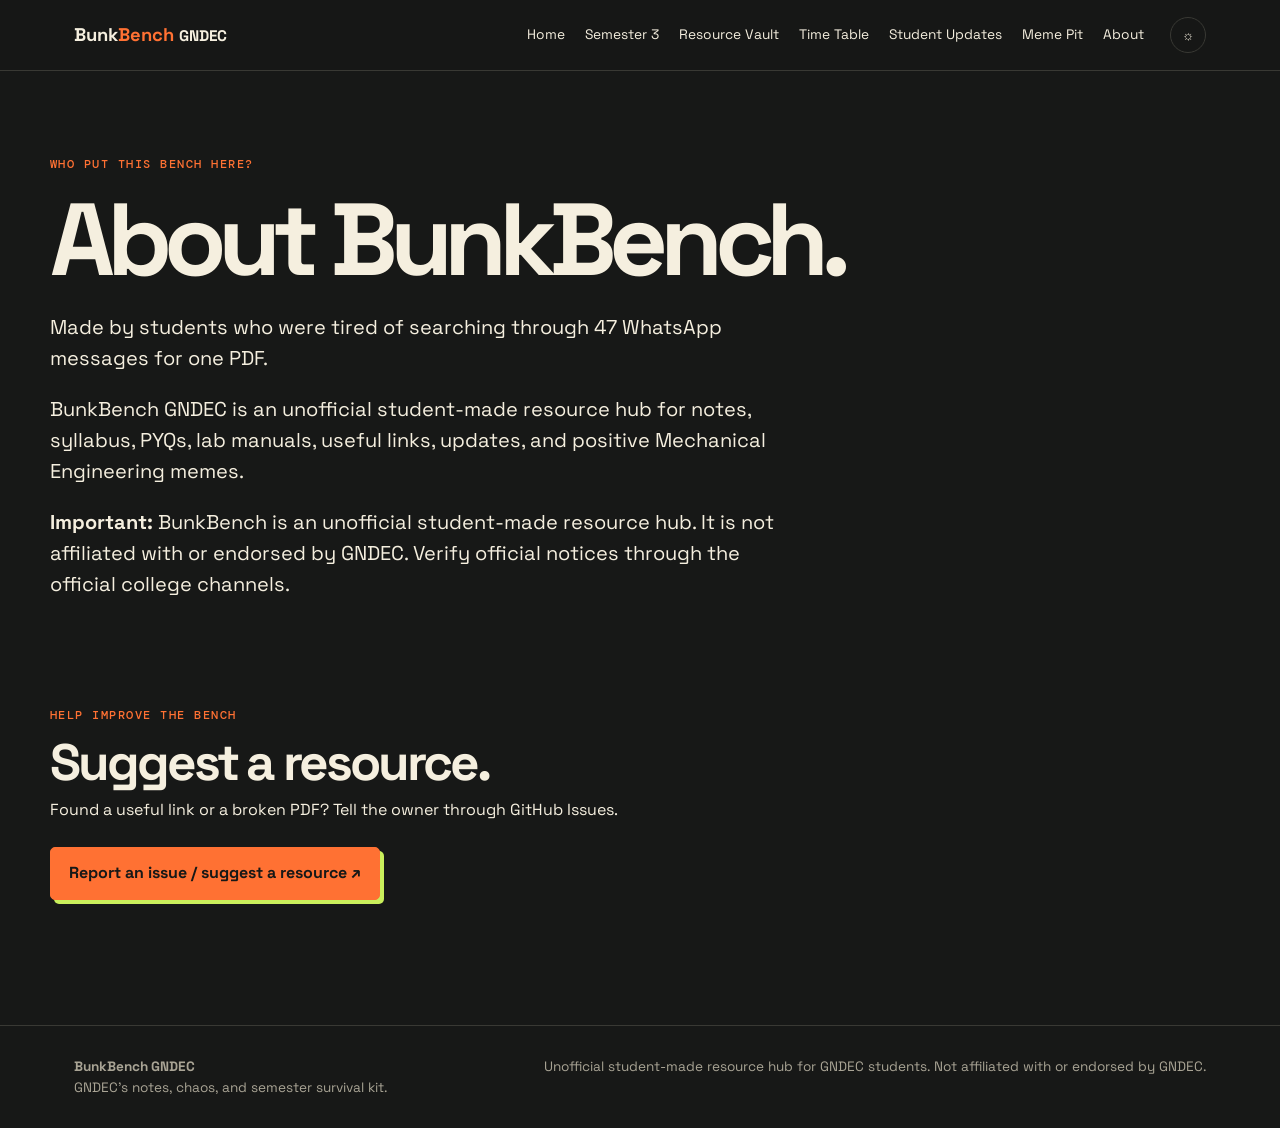
==== about.html @ 1fe9da61 "Build BunkBench GNDEC static website Co-authored-by: Copilot <223556219+Copilot@users.noreply.github" ====
<!doctype html><html lang="en"><head><meta charset="utf-8"><meta name="viewport" content="width=device-width,initial-scale=1"><title>About · BunkBench GNDEC</title><link rel="stylesheet" href="style.css"></head><body><header class="site-header"><div class="nav-wrap"><a class="brand" href="index.html">Bunk<span>Bench</span> <small>GNDEC</small></a><button class="menu-toggle" id="menu-toggle">☰</button><nav class="site-nav" id="site-nav"><a href="index.html">Home</a><a href="index.html#semester">Semester 3</a><a href="resources.html">Resource Vault</a><a href="timetable.html">Time Table</a><a href="updates.html">Student Updates</a><a href="memes.html">Meme Pit</a><a href="about.html">About</a></nav><button class="icon-button" id="theme-toggle">☼</button></div></header><main><div class="container page-head"><span class="eyebrow">Who put this bench here?</span><h1>About BunkBench.</h1><div class="about-copy"><p>Made by students who were tired of searching through 47 WhatsApp messages for one PDF.</p><p>BunkBench GNDEC is an unofficial student-made resource hub for notes, syllabus, PYQs, lab manuals, useful links, updates, and positive Mechanical Engineering memes.</p><p><strong>Important:</strong> BunkBench is an unofficial student-made resource hub. It is not affiliated with or endorsed by GNDEC. Verify official notices through the official college channels.</p></div><section id="links"><span class="eyebrow">Help improve the bench</span><h2>Suggest a resource.</h2><p>Found a useful link or a broken PDF? Tell the owner through GitHub Issues.</p><a class="button" data-issue-link href="#">Report an issue / suggest a resource ↗</a></section></div></main><footer class="footer"><div class="container footer-inner"><div><strong>BunkBench GNDEC</strong><br>GNDEC’s notes, chaos, and semester survival kit.</div><div>Unofficial student-made resource hub for GNDEC students. Not affiliated with or endorsed by GNDEC.</div></div></footer><script src="script.js"></script></body></html>
---- style.css ----
@import url('https://fonts.googleapis.com/css2?family=DM+Mono:wght@400;500&family=Space+Grotesk:wght@400;500;600;700&display=swap');
:root{--ink:#171817;--paper:#f5efdf;--cream:#fff9eb;--orange:#ff7133;--lime:#c9ef5b;--blue:#8dd9ff;--muted:#a9a495;--line:#393934;--shadow:8px 8px 0 var(--orange)}
*{box-sizing:border-box}html{scroll-behavior:smooth}body{margin:0;background:var(--ink);color:var(--paper);font-family:'Space Grotesk',sans-serif;line-height:1.55}body.light{--ink:#f5efdf;--paper:#171817;--cream:#fff9eb;--muted:#646158;--line:#d6cdbb}a{color:inherit;text-decoration:none}.site-header{position:sticky;top:0;z-index:10;background:color-mix(in srgb,var(--ink) 90%,transparent);backdrop-filter:blur(14px);border-bottom:1px solid var(--line)}.nav-wrap{max-width:1180px;margin:auto;padding:17px 24px;display:flex;align-items:center;gap:26px}.brand{font-weight:700;font-size:1.15rem;white-space:nowrap}.brand span{color:var(--orange)}.site-nav{display:flex;gap:20px;align-items:center;margin-left:auto;font-size:.86rem}.site-nav a:hover,.text-link:hover{color:var(--orange)}.nav-actions{display:flex;gap:8px}.icon-button,.menu-toggle{background:none;color:inherit;border:1px solid var(--line);border-radius:50%;width:36px;height:36px;cursor:pointer}.menu-toggle{display:none;border-radius:8px}.container{max-width:1180px;margin:auto;padding:0 24px}.hero{padding:110px 0 90px;position:relative;overflow:hidden}.hero:after{content:"∿  ⚙  ⌁";position:absolute;right:4%;top:80px;color:var(--lime);font:500 4rem 'DM Mono';transform:rotate(12deg);opacity:.7}.eyebrow{font:500 .72rem 'DM Mono';letter-spacing:.13em;text-transform:uppercase;color:var(--orange)}h1,h2,h3,p{margin-top:0}h1{font-size:clamp(3.8rem,11vw,9rem);line-height:.9;letter-spacing:-.08em;max-width:820px;margin:18px 0 26px}.hero h1 em{color:var(--orange);font-style:normal}.lede{max-width:610px;font-size:clamp(1.05rem,2vw,1.35rem);color:var(--muted)}.button{display:inline-flex;align-items:center;justify-content:center;gap:8px;background:var(--orange);color:var(--ink);padding:13px 18px;border:1px solid var(--orange);font-weight:700;border-radius:5px;box-shadow:4px 4px 0 var(--lime);margin:8px 8px 8px 0}.button:hover{transform:translate(2px,2px);box-shadow:2px 2px 0 var(--lime)}.button-ghost{background:transparent;color:var(--paper);border-color:var(--line);box-shadow:none}.button-dark{background:var(--ink);color:var(--paper);box-shadow:4px 4px 0 var(--lime)}.meter{margin-top:70px;max-width:410px;border:1px solid var(--line);padding:20px;background:var(--cream);color:var(--ink);transform:rotate(-1deg);box-shadow:var(--shadow)}.meter strong{font-size:1.8rem;display:block}.meter-bar{height:10px;background:#ddd5c5;margin-top:16px}.meter-bar span{display:block;width:12%;height:100%;background:var(--orange)}section{padding:82px 0}.section-heading{display:flex;justify-content:space-between;align-items:end;margin-bottom:26px}.section-heading h2,h2{font-size:clamp(2rem,4vw,3.8rem);line-height:1;letter-spacing:-.06em;margin:10px 0}.quick-grid,.subject-grid,.resource-grid,.updates-grid,.meme-grid,.detail-grid{display:grid;grid-template-columns:repeat(4,1fr);gap:14px}.quick-card,.subject-card,.resource-card,.update-card,.panel,.panic-box{border:1px solid var(--line);padding:22px;min-height:180px;background:color-mix(in srgb,var(--ink) 88%,var(--cream));position:relative}.quick-card:nth-child(2n){background:var(--orange);color:var(--ink);transform:translateY(12px)}.quick-card:nth-child(3n){background:var(--lime);color:var(--ink)}.quick-card h3{font-size:1.4rem;margin:38px 0 8px}.quick-card .card-mark{font:2rem 'DM Mono'}.subject-grid{grid-template-columns:repeat(2,1fr)}.subject-card{min-height:230px;background:var(--cream);color:var(--ink);box-shadow:6px 6px 0 var(--orange)}.subject-icon{font-size:2.5rem;color:var(--orange)}.subject-card h3{font-size:1.8rem;margin:12px 0 4px}.subject-card p{color:#625e54}.text-link{font-weight:700;color:var(--orange);display:inline-block;margin-top:10px}.panic{background:var(--orange);color:var(--ink);padding:50px 0}.panic h2{max-width:600px}.panic-checklist{display:none;grid-template-columns:repeat(3,1fr);gap:10px;margin-top:25px}.panic-checklist.show{display:grid}.check{padding:14px;background:var(--cream);border:1px solid var(--ink)}.resource-grid{grid-template-columns:repeat(3,1fr)}.resource-card{min-height:230px}.resource-card h3,.update-card h3{font-size:1.3rem;margin:18px 0 8px}.card-top{display:flex;gap:7px;flex-wrap:wrap}.badge{display:inline-block;padding:4px 8px;border:1px solid currentColor;border-radius:30px;font:500 .67rem 'DM Mono';text-transform:uppercase}.badge.official{color:var(--lime)}.meta{color:var(--muted);font: .73rem 'DM Mono';margin-top:15px}.filters{display:grid;grid-template-columns:2fr 1fr 1fr 1fr;gap:10px;margin:30px 0}.filters input,.filters select{padding:13px;background:transparent;color:inherit;border:1px solid var(--line);font:inherit;border-radius:4px}.filters option{color:#171817}.empty-state{grid-column:1/-1;padding:40px;border:1px dashed var(--line);text-align:center;color:var(--muted)}.meme-grid{grid-template-columns:repeat(4,1fr)}.meme-card{background:var(--cream);color:var(--ink);transform:rotate(-1deg)}.meme-card:nth-child(2n){transform:rotate(1.5deg)}.meme-art{height:180px;background:var(--blue);display:grid;place-items:center;text-align:center;font:700 2rem 'DM Mono';color:var(--ink)}.meme-copy{padding:16px}.meme-copy p{font-weight:700}.meme-copy small{color:#625e54}.footer{border-top:1px solid var(--line);padding:30px 0;color:var(--muted);font-size:.85rem}.footer-inner{display:flex;justify-content:space-between;gap:20px}.footer a{color:var(--orange)}.page-head{padding:80px 0 35px}.page-head h1{font-size:clamp(3rem,8vw,6.5rem)}.update-card{min-height:210px}.updates-grid{grid-template-columns:repeat(2,1fr)}.subject-hero{display:flex;gap:22px;align-items:center;margin:25px 0 60px}.subject-hero h1{font-size:clamp(3rem,8vw,7rem);margin:8px 0}.detail-grid{grid-template-columns:1fr 1fr;margin-bottom:50px}.panel,.panic-box{min-height:280px}.panic-box{background:var(--lime);color:var(--ink)}.unit-list{list-style:none;padding:0}.unit-list li{padding:10px 0;border-bottom:1px solid var(--line)}.unit-list li:before{content:"↗";color:var(--orange);margin-right:12px}.back-link{color:var(--orange);font-weight:700}.about-copy{max-width:760px;font-size:1.25rem}.admin{--orange:#79a7ff;--lime:#d8ff75}.admin .hero{padding-bottom:50px}.guide-grid{display:grid;grid-template-columns:repeat(2,1fr);gap:14px}.guide-card{border:1px solid var(--line);padding:24px}.code{background:#0d0e0d;color:#d8ff75;padding:14px;overflow:auto;font: .8rem 'DM Mono';white-space:pre-wrap}@media(max-width:800px){.site-nav{display:none;position:absolute;left:0;right:0;top:70px;background:var(--ink);padding:20px 24px;flex-direction:column;align-items:flex-start;border-bottom:1px solid var(--line)}.site-nav.open{display:flex}.menu-toggle{display:block}.nav-actions{margin-left:auto}.quick-grid,.resource-grid,.meme-grid{grid-template-columns:repeat(2,1fr)}.subject-grid,.detail-grid,.updates-grid,.guide-grid{grid-template-columns:1fr}.filters{grid-template-columns:1fr 1fr}.filters input{grid-column:1/-1}.footer-inner{display:block}.footer-inner>*{margin-bottom:15px}}@media(max-width:500px){.container{padding:0 17px}.nav-wrap{padding:14px 17px}.brand{font-size:1rem}.hero{padding:70px 0}.hero:after{font-size:2rem}.quick-grid,.resource-grid,.meme-grid,.filters{grid-template-columns:1fr}.quick-card:nth-child(2n){transform:none}.panic-checklist{grid-template-columns:1fr}.subject-hero{align-items:flex-start;flex-direction:column}}
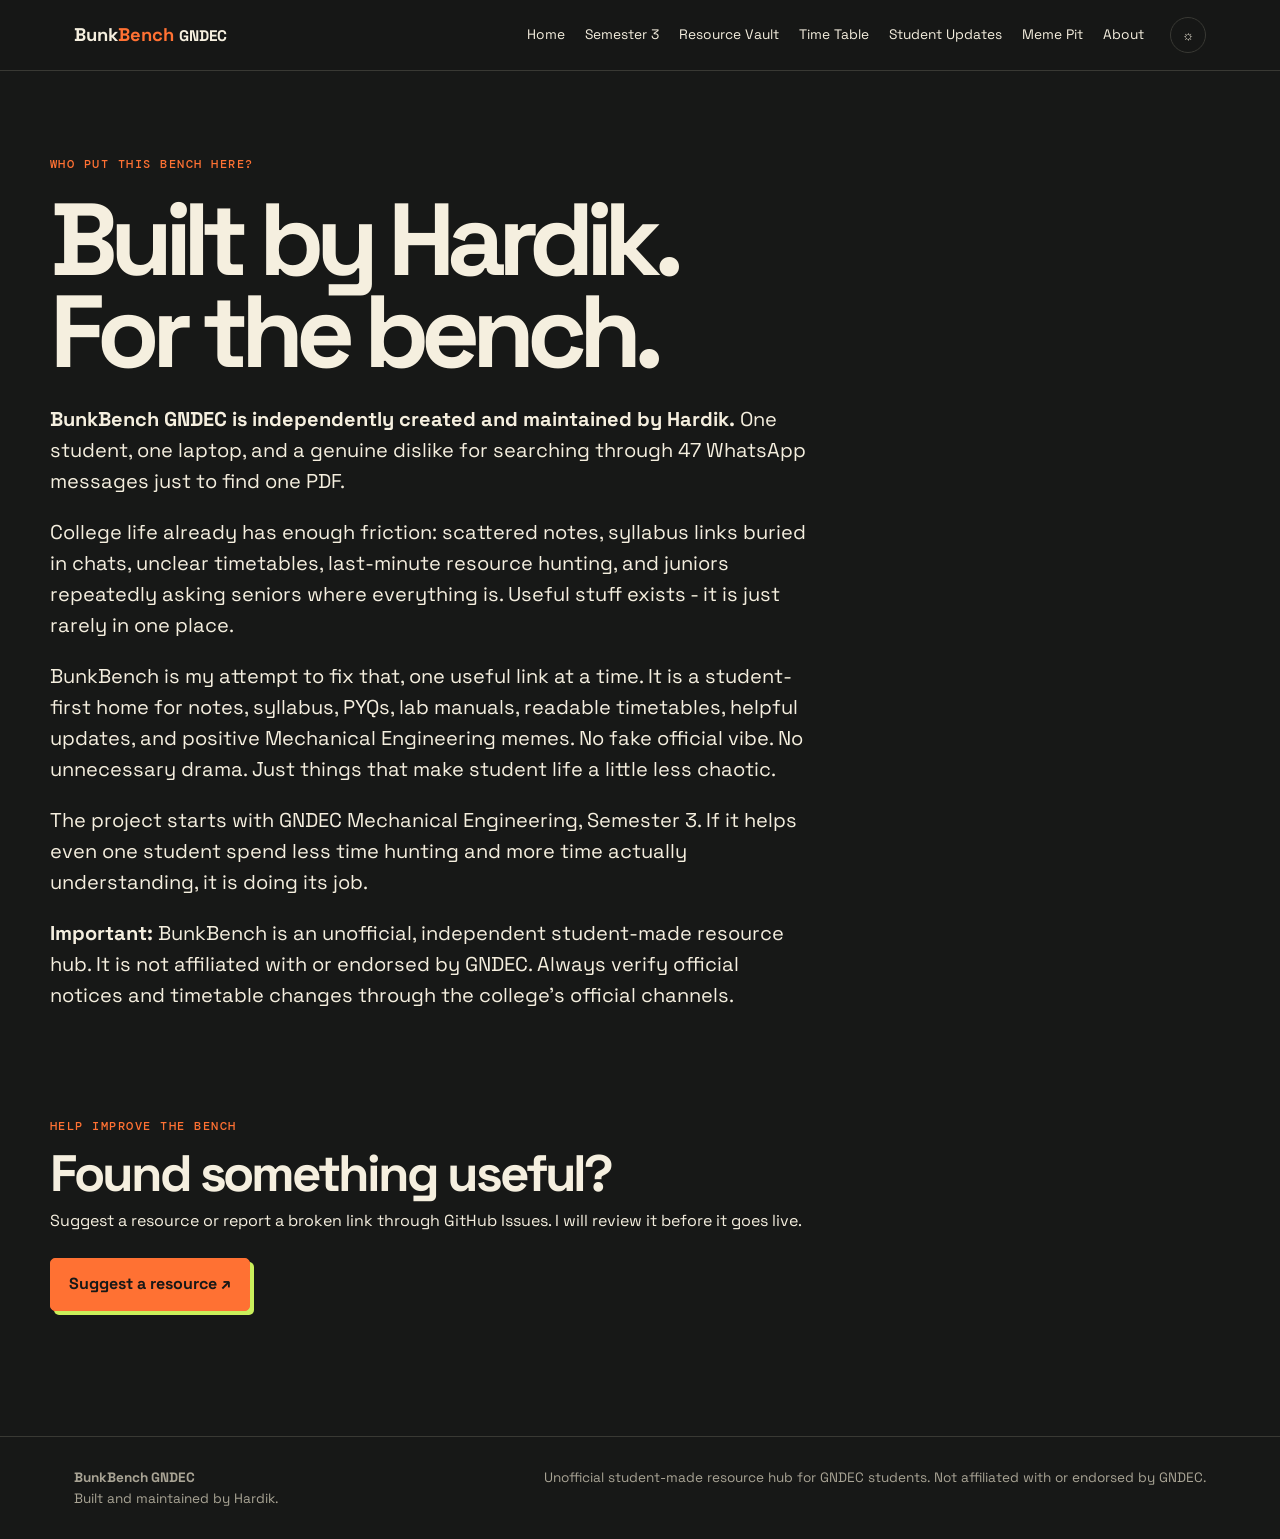
==== commit 64218aec: "Credit Hardik on the About page Updated the About section to reflect the creator's contributions and" ====
--- a/about.html
+++ b/about.html
@@ -1 +1 @@
-<!doctype html><html lang="en"><head><meta charset="utf-8"><meta name="viewport" content="width=device-width,initial-scale=1"><title>About · BunkBench GNDEC</title><link rel="stylesheet" href="style.css"></head><body><header class="site-header"><div class="nav-wrap"><a class="brand" href="index.html">Bunk<span>Bench</span> <small>GNDEC</small></a><button class="menu-toggle" id="menu-toggle">☰</button><nav class="site-nav" id="site-nav"><a href="index.html">Home</a><a href="index.html#semester">Semester 3</a><a href="resources.html">Resource Vault</a><a href="timetable.html">Time Table</a><a href="updates.html">Student Updates</a><a href="memes.html">Meme Pit</a><a href="about.html">About</a></nav><button class="icon-button" id="theme-toggle">☼</button></div></header><main><div class="container page-head"><span class="eyebrow">Who put this bench here?</span><h1>About BunkBench.</h1><div class="about-copy"><p>Made by students who were tired of searching through 47 WhatsApp messages for one PDF.</p><p>BunkBench GNDEC is an unofficial student-made resource hub for notes, syllabus, PYQs, lab manuals, useful links, updates, and positive Mechanical Engineering memes.</p><p><strong>Important:</strong> BunkBench is an unofficial student-made resource hub. It is not affiliated with or endorsed by GNDEC. Verify official notices through the official college channels.</p></div><section id="links"><span class="eyebrow">Help improve the bench</span><h2>Suggest a resource.</h2><p>Found a useful link or a broken PDF? Tell the owner through GitHub Issues.</p><a class="button" data-issue-link href="#">Report an issue / suggest a resource ↗</a></section></div></main><footer class="footer"><div class="container footer-inner"><div><strong>BunkBench GNDEC</strong><br>GNDEC’s notes, chaos, and semester survival kit.</div><div>Unofficial student-made resource hub for GNDEC students. Not affiliated with or endorsed by GNDEC.</div></div></footer><script src="script.js"></script></body></html>
+<!doctype html><html lang="en"><head><meta charset="utf-8"><meta name="viewport" content="width=device-width,initial-scale=1"><title>About · BunkBench GNDEC</title><link rel="stylesheet" href="style.css"></head><body><header class="site-header"><div class="nav-wrap"><a class="brand" href="index.html">Bunk<span>Bench</span> <small>GNDEC</small></a><button class="menu-toggle" id="menu-toggle">☰</button><nav class="site-nav" id="site-nav"><a href="index.html">Home</a><a href="index.html#semester">Semester 3</a><a href="resources.html">Resource Vault</a><a href="timetable.html">Time Table</a><a href="updates.html">Student Updates</a><a href="memes.html">Meme Pit</a><a href="about.html">About</a></nav><button class="icon-button" id="theme-toggle">☼</button></div></header><main><div class="container page-head"><span class="eyebrow">Who put this bench here?</span><h1>Built by Hardik.<br>For the bench.</h1><div class="about-copy"><p><strong>BunkBench GNDEC is independently created and maintained by Hardik.</strong> One student, one laptop, and a genuine dislike for searching through 47 WhatsApp messages just to find one PDF.</p><p>College life already has enough friction: scattered notes, syllabus links buried in chats, unclear timetables, last-minute resource hunting, and juniors repeatedly asking seniors where everything is. Useful stuff exists - it is just rarely in one place.</p><p>BunkBench is my attempt to fix that, one useful link at a time. It is a student-first home for notes, syllabus, PYQs, lab manuals, readable timetables, helpful updates, and positive Mechanical Engineering memes. No fake official vibe. No unnecessary drama. Just things that make student life a little less chaotic.</p><p>The project starts with GNDEC Mechanical Engineering, Semester 3. If it helps even one student spend less time hunting and more time actually understanding, it is doing its job.</p><p><strong>Important:</strong> BunkBench is an unofficial, independent student-made resource hub. It is not affiliated with or endorsed by GNDEC. Always verify official notices and timetable changes through the college's official channels.</p></div><section id="links"><span class="eyebrow">Help improve the bench</span><h2>Found something useful?</h2><p>Suggest a resource or report a broken link through GitHub Issues. I will review it before it goes live.</p><a class="button" data-issue-link href="#">Suggest a resource ↗</a></section></div></main><footer class="footer"><div class="container footer-inner"><div><strong>BunkBench GNDEC</strong><br>Built and maintained by Hardik.</div><div>Unofficial student-made resource hub for GNDEC students. Not affiliated with or endorsed by GNDEC.</div></div></footer><script src="script.js"></script></body></html>
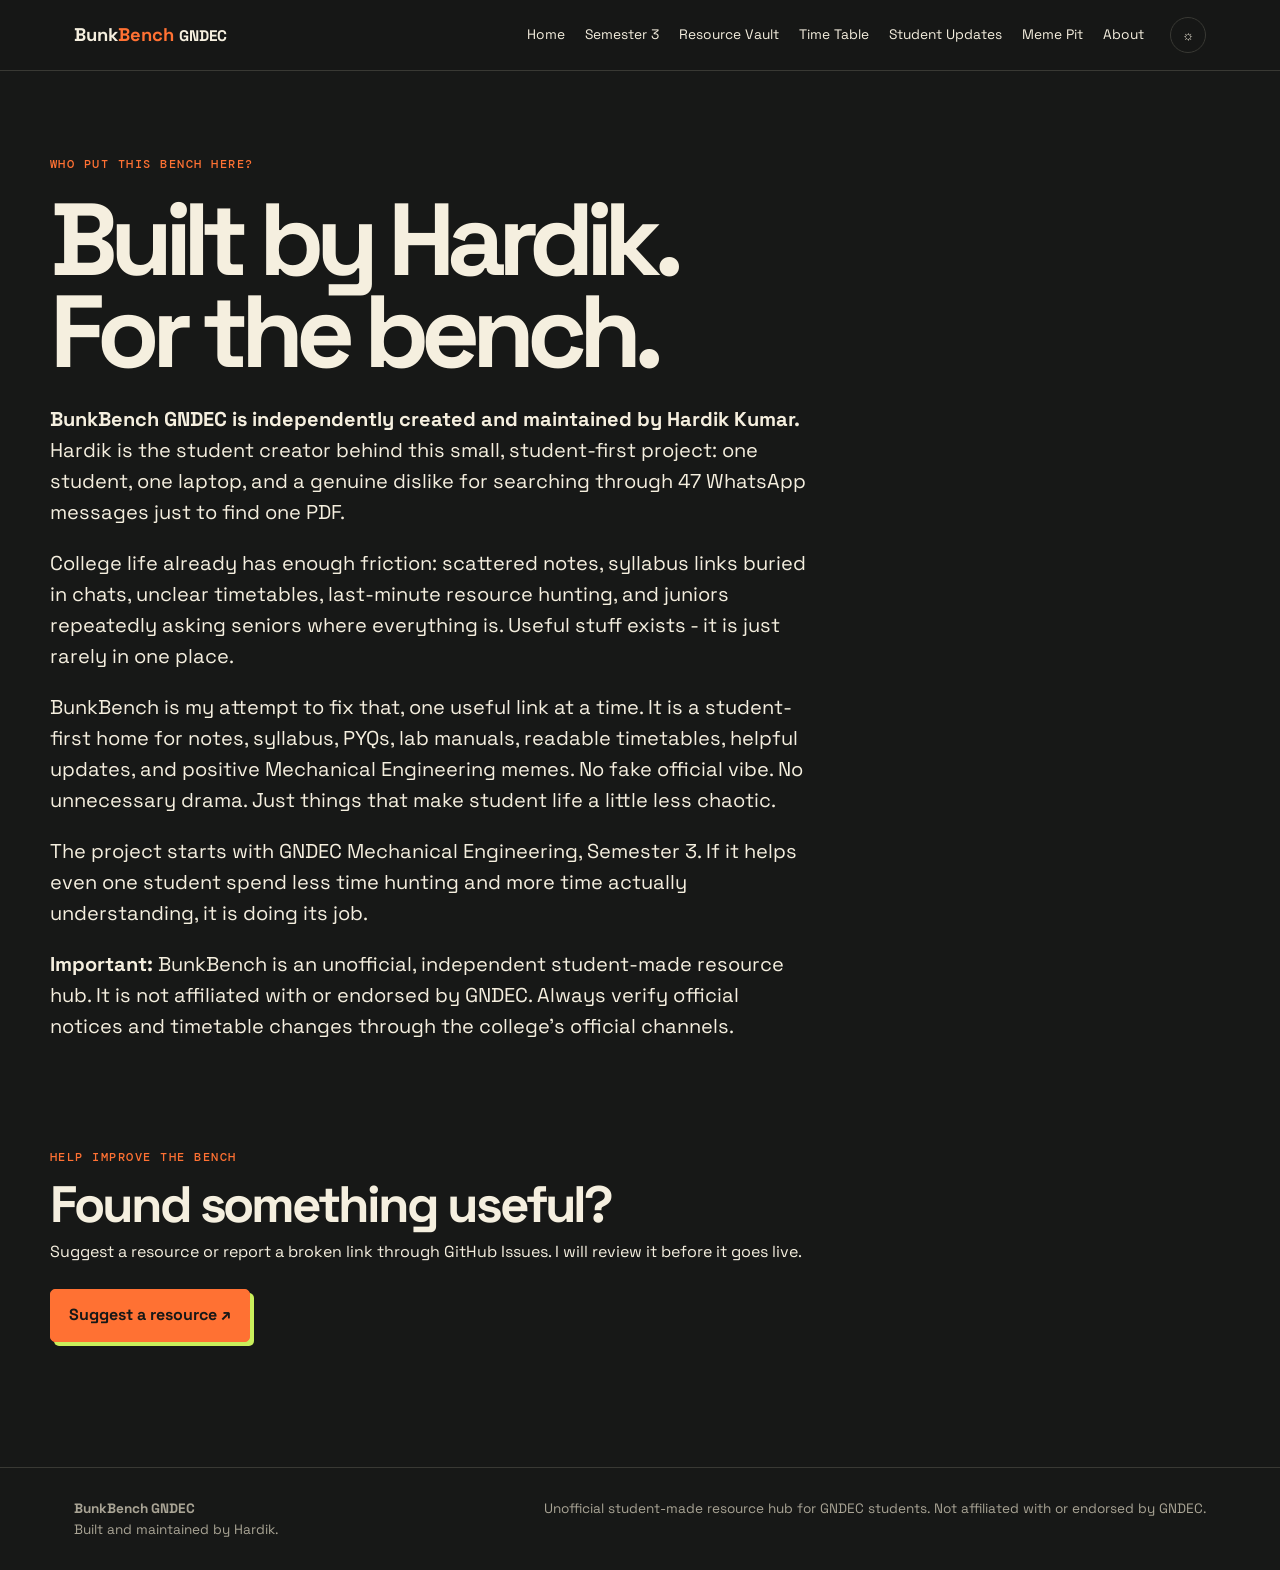
==== commit 76aee209: "Clarify BunkBench creator bio Co-authored-by: Copilot <223556219+Copilot@users.noreply.github.com>" ====
--- a/about.html
+++ b/about.html
@@ -1 +1 @@
-<!doctype html><html lang="en"><head><meta charset="utf-8"><meta name="viewport" content="width=device-width,initial-scale=1"><title>About · BunkBench GNDEC</title><link rel="stylesheet" href="style.css"></head><body><header class="site-header"><div class="nav-wrap"><a class="brand" href="index.html">Bunk<span>Bench</span> <small>GNDEC</small></a><button class="menu-toggle" id="menu-toggle">☰</button><nav class="site-nav" id="site-nav"><a href="index.html">Home</a><a href="index.html#semester">Semester 3</a><a href="resources.html">Resource Vault</a><a href="timetable.html">Time Table</a><a href="updates.html">Student Updates</a><a href="memes.html">Meme Pit</a><a href="about.html">About</a></nav><button class="icon-button" id="theme-toggle">☼</button></div></header><main><div class="container page-head"><span class="eyebrow">Who put this bench here?</span><h1>Built by Hardik.<br>For the bench.</h1><div class="about-copy"><p><strong>BunkBench GNDEC is independently created and maintained by Hardik.</strong> One student, one laptop, and a genuine dislike for searching through 47 WhatsApp messages just to find one PDF.</p><p>College life already has enough friction: scattered notes, syllabus links buried in chats, unclear timetables, last-minute resource hunting, and juniors repeatedly asking seniors where everything is. Useful stuff exists - it is just rarely in one place.</p><p>BunkBench is my attempt to fix that, one useful link at a time. It is a student-first home for notes, syllabus, PYQs, lab manuals, readable timetables, helpful updates, and positive Mechanical Engineering memes. No fake official vibe. No unnecessary drama. Just things that make student life a little less chaotic.</p><p>The project starts with GNDEC Mechanical Engineering, Semester 3. If it helps even one student spend less time hunting and more time actually understanding, it is doing its job.</p><p><strong>Important:</strong> BunkBench is an unofficial, independent student-made resource hub. It is not affiliated with or endorsed by GNDEC. Always verify official notices and timetable changes through the college's official channels.</p></div><section id="links"><span class="eyebrow">Help improve the bench</span><h2>Found something useful?</h2><p>Suggest a resource or report a broken link through GitHub Issues. I will review it before it goes live.</p><a class="button" data-issue-link href="#">Suggest a resource ↗</a></section></div></main><footer class="footer"><div class="container footer-inner"><div><strong>BunkBench GNDEC</strong><br>Built and maintained by Hardik.</div><div>Unofficial student-made resource hub for GNDEC students. Not affiliated with or endorsed by GNDEC.</div></div></footer><script src="script.js"></script></body></html>
+<!doctype html><html lang="en"><head><meta charset="utf-8"><meta name="viewport" content="width=device-width,initial-scale=1"><title>About · BunkBench GNDEC</title><link rel="stylesheet" href="style.css"></head><body><header class="site-header"><div class="nav-wrap"><a class="brand" href="index.html">Bunk<span>Bench</span> <small>GNDEC</small></a><button class="menu-toggle" id="menu-toggle">☰</button><nav class="site-nav" id="site-nav"><a href="index.html">Home</a><a href="index.html#semester">Semester 3</a><a href="resources.html">Resource Vault</a><a href="timetable.html">Time Table</a><a href="updates.html">Student Updates</a><a href="memes.html">Meme Pit</a><a href="about.html">About</a></nav><button class="icon-button" id="theme-toggle">☼</button></div></header><main><div class="container page-head"><span class="eyebrow">Who put this bench here?</span><h1>Built by Hardik.<br>For the bench.</h1><div class="about-copy"><p><strong>BunkBench GNDEC is independently created and maintained by Hardik Kumar.</strong> Hardik is the student creator behind this small, student-first project: one student, one laptop, and a genuine dislike for searching through 47 WhatsApp messages just to find one PDF.</p><p>College life already has enough friction: scattered notes, syllabus links buried in chats, unclear timetables, last-minute resource hunting, and juniors repeatedly asking seniors where everything is. Useful stuff exists - it is just rarely in one place.</p><p>BunkBench is my attempt to fix that, one useful link at a time. It is a student-first home for notes, syllabus, PYQs, lab manuals, readable timetables, helpful updates, and positive Mechanical Engineering memes. No fake official vibe. No unnecessary drama. Just things that make student life a little less chaotic.</p><p>The project starts with GNDEC Mechanical Engineering, Semester 3. If it helps even one student spend less time hunting and more time actually understanding, it is doing its job.</p><p><strong>Important:</strong> BunkBench is an unofficial, independent student-made resource hub. It is not affiliated with or endorsed by GNDEC. Always verify official notices and timetable changes through the college's official channels.</p></div><section id="links"><span class="eyebrow">Help improve the bench</span><h2>Found something useful?</h2><p>Suggest a resource or report a broken link through GitHub Issues. I will review it before it goes live.</p><a class="button" data-issue-link href="#">Suggest a resource ↗</a></section></div></main><footer class="footer"><div class="container footer-inner"><div><strong>BunkBench GNDEC</strong><br>Built and maintained by Hardik.</div><div>Unofficial student-made resource hub for GNDEC students. Not affiliated with or endorsed by GNDEC.</div></div></footer><script src="script.js"></script></body></html>
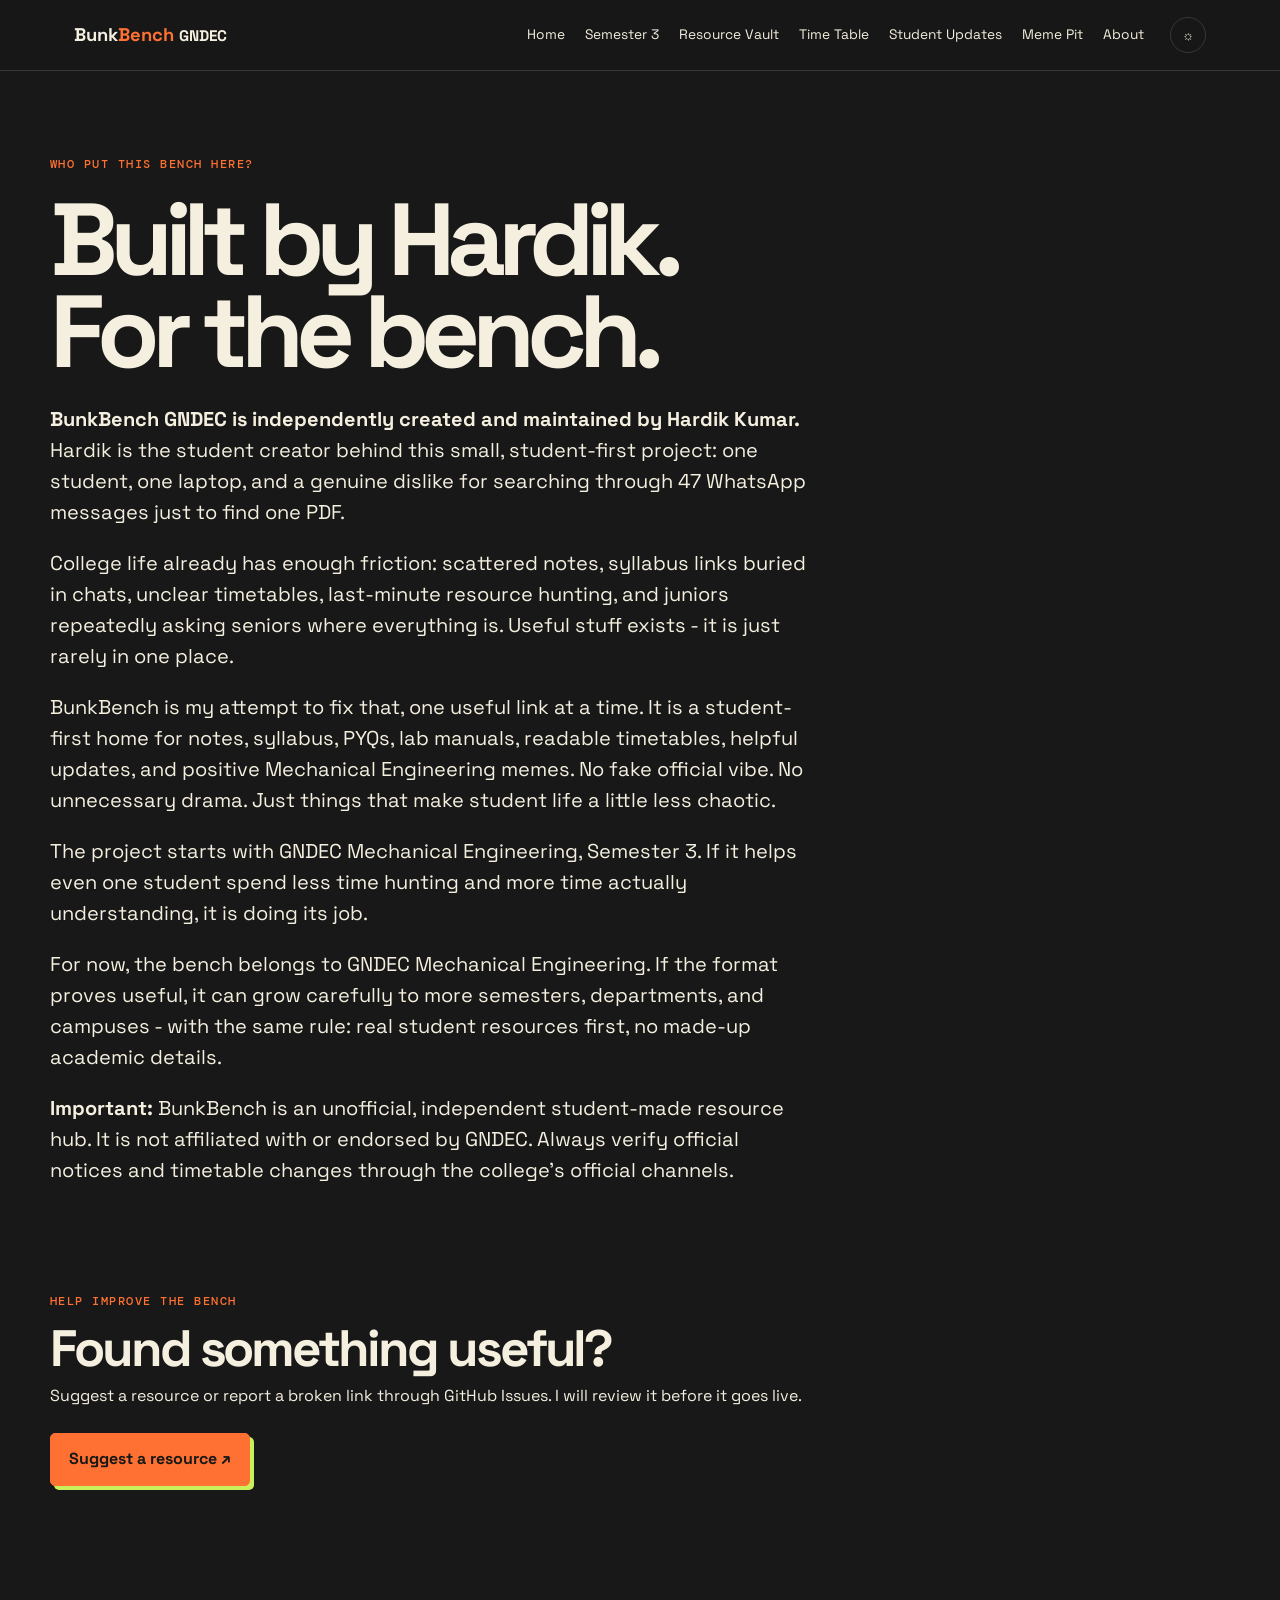
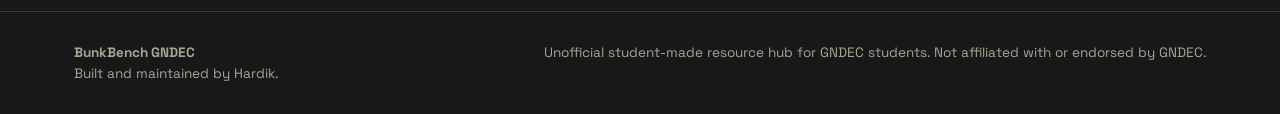
==== commit 69314d8a: "Use verified academic content only Co-authored-by: Copilot <223556219+Copilot@users.noreply.github.c" ====
--- a/about.html
+++ b/about.html
@@ -1 +1 @@
-<!doctype html><html lang="en"><head><meta charset="utf-8"><meta name="viewport" content="width=device-width,initial-scale=1"><title>About · BunkBench GNDEC</title><link rel="stylesheet" href="style.css"></head><body><header class="site-header"><div class="nav-wrap"><a class="brand" href="index.html">Bunk<span>Bench</span> <small>GNDEC</small></a><button class="menu-toggle" id="menu-toggle">☰</button><nav class="site-nav" id="site-nav"><a href="index.html">Home</a><a href="index.html#semester">Semester 3</a><a href="resources.html">Resource Vault</a><a href="timetable.html">Time Table</a><a href="updates.html">Student Updates</a><a href="memes.html">Meme Pit</a><a href="about.html">About</a></nav><button class="icon-button" id="theme-toggle">☼</button></div></header><main><div class="container page-head"><span class="eyebrow">Who put this bench here?</span><h1>Built by Hardik.<br>For the bench.</h1><div class="about-copy"><p><strong>BunkBench GNDEC is independently created and maintained by Hardik Kumar.</strong> Hardik is the student creator behind this small, student-first project: one student, one laptop, and a genuine dislike for searching through 47 WhatsApp messages just to find one PDF.</p><p>College life already has enough friction: scattered notes, syllabus links buried in chats, unclear timetables, last-minute resource hunting, and juniors repeatedly asking seniors where everything is. Useful stuff exists - it is just rarely in one place.</p><p>BunkBench is my attempt to fix that, one useful link at a time. It is a student-first home for notes, syllabus, PYQs, lab manuals, readable timetables, helpful updates, and positive Mechanical Engineering memes. No fake official vibe. No unnecessary drama. Just things that make student life a little less chaotic.</p><p>The project starts with GNDEC Mechanical Engineering, Semester 3. If it helps even one student spend less time hunting and more time actually understanding, it is doing its job.</p><p><strong>Important:</strong> BunkBench is an unofficial, independent student-made resource hub. It is not affiliated with or endorsed by GNDEC. Always verify official notices and timetable changes through the college's official channels.</p></div><section id="links"><span class="eyebrow">Help improve the bench</span><h2>Found something useful?</h2><p>Suggest a resource or report a broken link through GitHub Issues. I will review it before it goes live.</p><a class="button" data-issue-link href="#">Suggest a resource ↗</a></section></div></main><footer class="footer"><div class="container footer-inner"><div><strong>BunkBench GNDEC</strong><br>Built and maintained by Hardik.</div><div>Unofficial student-made resource hub for GNDEC students. Not affiliated with or endorsed by GNDEC.</div></div></footer><script src="script.js"></script></body></html>
+<!doctype html><html lang="en"><head><meta charset="utf-8"><meta name="viewport" content="width=device-width,initial-scale=1"><title>About · BunkBench GNDEC</title><link rel="stylesheet" href="style.css"></head><body><header class="site-header"><div class="nav-wrap"><a class="brand" href="index.html">Bunk<span>Bench</span> <small>GNDEC</small></a><button class="menu-toggle" id="menu-toggle">☰</button><nav class="site-nav" id="site-nav"><a href="index.html">Home</a><a href="index.html#semester">Semester 3</a><a href="resources.html">Resource Vault</a><a href="timetable.html">Time Table</a><a href="updates.html">Student Updates</a><a href="memes.html">Meme Pit</a><a href="about.html">About</a></nav><button class="icon-button" id="theme-toggle">☼</button></div></header><main><div class="container page-head"><span class="eyebrow">Who put this bench here?</span><h1>Built by Hardik.<br>For the bench.</h1><div class="about-copy"><p><strong>BunkBench GNDEC is independently created and maintained by Hardik Kumar.</strong> Hardik is the student creator behind this small, student-first project: one student, one laptop, and a genuine dislike for searching through 47 WhatsApp messages just to find one PDF.</p><p>College life already has enough friction: scattered notes, syllabus links buried in chats, unclear timetables, last-minute resource hunting, and juniors repeatedly asking seniors where everything is. Useful stuff exists - it is just rarely in one place.</p><p>BunkBench is my attempt to fix that, one useful link at a time. It is a student-first home for notes, syllabus, PYQs, lab manuals, readable timetables, helpful updates, and positive Mechanical Engineering memes. No fake official vibe. No unnecessary drama. Just things that make student life a little less chaotic.</p><p>The project starts with GNDEC Mechanical Engineering, Semester 3. If it helps even one student spend less time hunting and more time actually understanding, it is doing its job.</p><p>For now, the bench belongs to GNDEC Mechanical Engineering. If the format proves useful, it can grow carefully to more semesters, departments, and campuses - with the same rule: real student resources first, no made-up academic details.</p><p><strong>Important:</strong> BunkBench is an unofficial, independent student-made resource hub. It is not affiliated with or endorsed by GNDEC. Always verify official notices and timetable changes through the college's official channels.</p></div><section id="links"><span class="eyebrow">Help improve the bench</span><h2>Found something useful?</h2><p>Suggest a resource or report a broken link through GitHub Issues. I will review it before it goes live.</p><a class="button" data-issue-link href="#">Suggest a resource ↗</a></section></div></main><footer class="footer"><div class="container footer-inner"><div><strong>BunkBench GNDEC</strong><br>Built and maintained by Hardik.</div><div>Unofficial student-made resource hub for GNDEC students. Not affiliated with or endorsed by GNDEC.</div></div></footer><script src="script.js"></script></body></html>
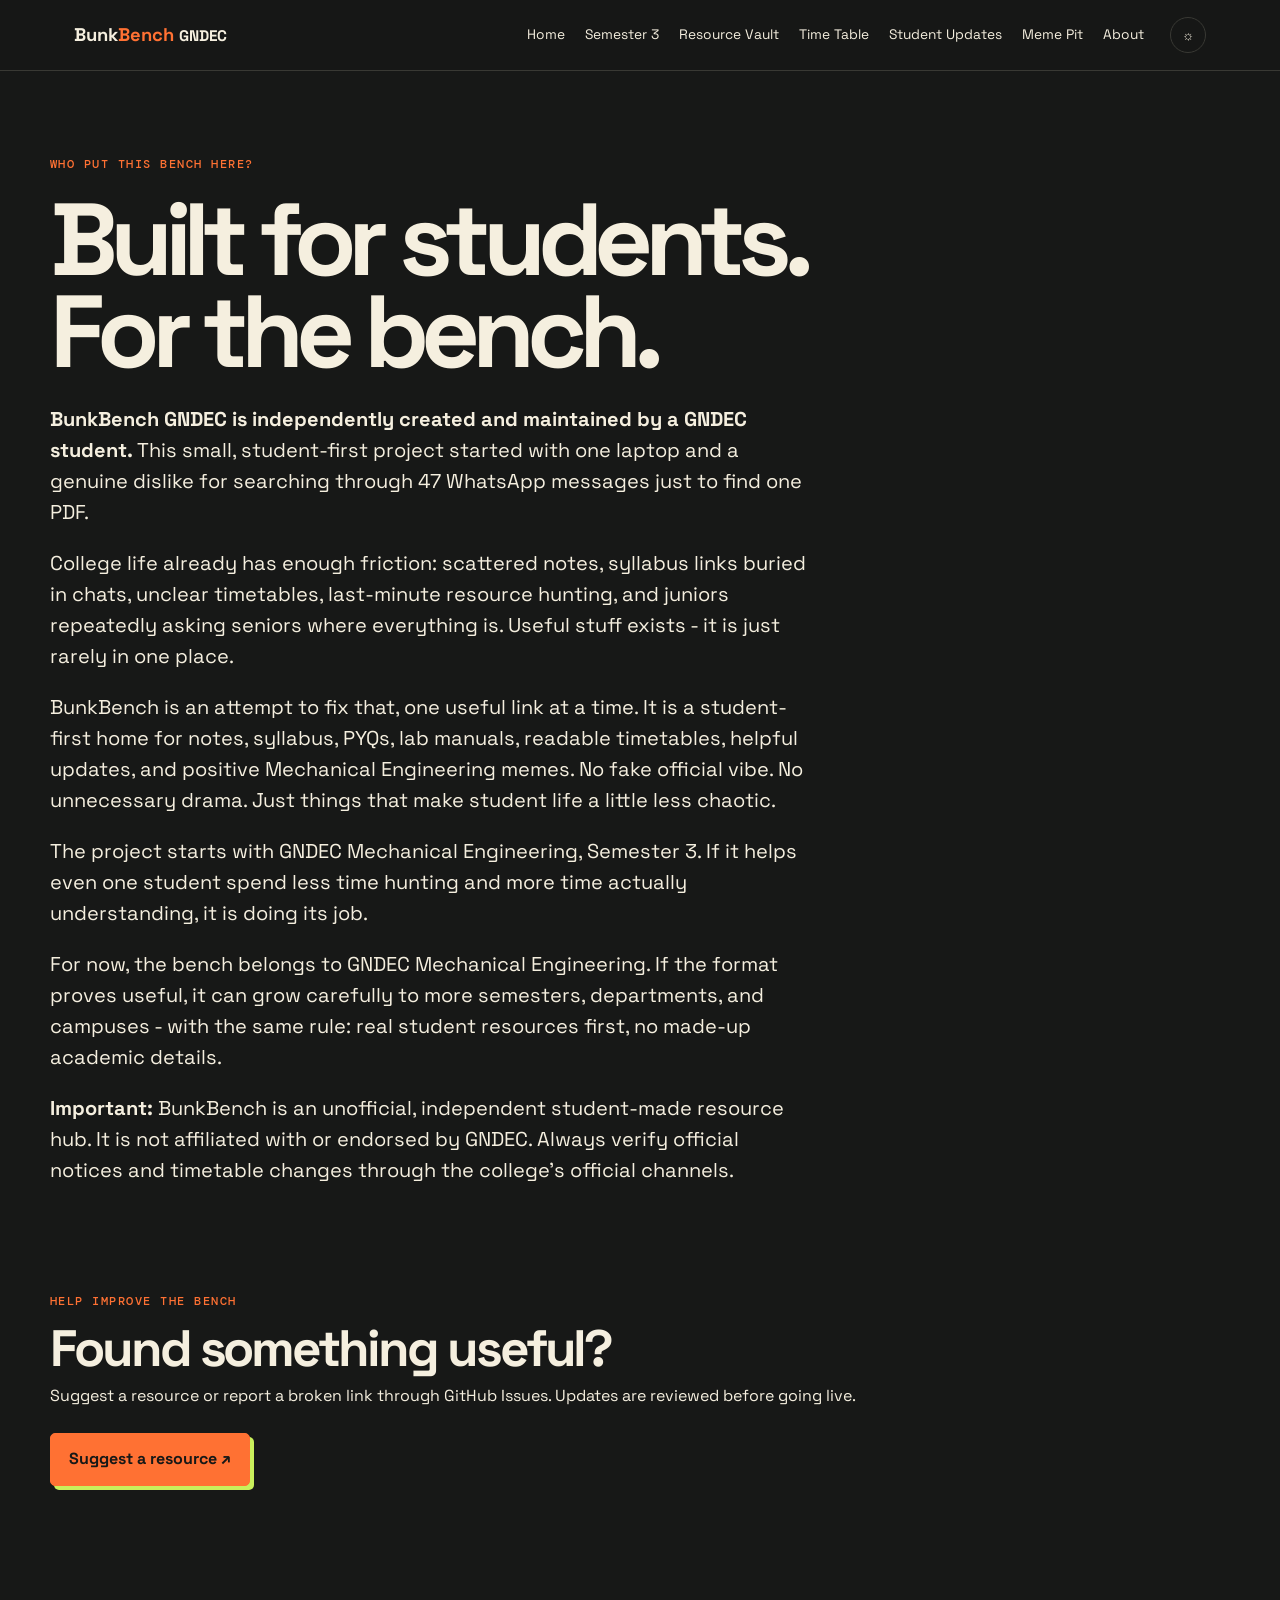
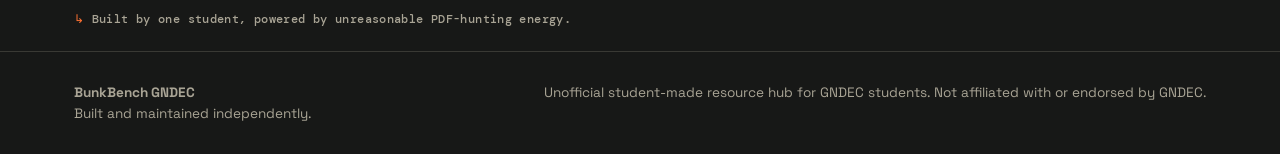
==== commit 41534959: "Anonymize About page identity details Co-authored-by: hardikcollabs <232044025+hardikcollabs@users.n" ====
--- a/about.html
+++ b/about.html
@@ -1 +1 @@
-<!doctype html><html lang="en"><head><meta charset="utf-8"><meta name="viewport" content="width=device-width,initial-scale=1"><title>About · BunkBench GNDEC</title><link rel="stylesheet" href="style.css"></head><body><header class="site-header"><div class="nav-wrap"><a class="brand" href="index.html">Bunk<span>Bench</span> <small>GNDEC</small></a><button class="menu-toggle" id="menu-toggle">☰</button><nav class="site-nav" id="site-nav"><a href="index.html">Home</a><a href="index.html#semester">Semester 3</a><a href="resources.html">Resource Vault</a><a href="timetable.html">Time Table</a><a href="updates.html">Student Updates</a><a href="memes.html">Meme Pit</a><a href="about.html">About</a></nav><button class="icon-button" id="theme-toggle">☼</button></div></header><main><div class="container page-head"><span class="eyebrow">Who put this bench here?</span><h1>Built by Hardik.<br>For the bench.</h1><div class="about-copy"><p><strong>BunkBench GNDEC is independently created and maintained by Hardik Kumar.</strong> Hardik is the student creator behind this small, student-first project: one student, one laptop, and a genuine dislike for searching through 47 WhatsApp messages just to find one PDF.</p><p>College life already has enough friction: scattered notes, syllabus links buried in chats, unclear timetables, last-minute resource hunting, and juniors repeatedly asking seniors where everything is. Useful stuff exists - it is just rarely in one place.</p><p>BunkBench is my attempt to fix that, one useful link at a time. It is a student-first home for notes, syllabus, PYQs, lab manuals, readable timetables, helpful updates, and positive Mechanical Engineering memes. No fake official vibe. No unnecessary drama. Just things that make student life a little less chaotic.</p><p>The project starts with GNDEC Mechanical Engineering, Semester 3. If it helps even one student spend less time hunting and more time actually understanding, it is doing its job.</p><p>For now, the bench belongs to GNDEC Mechanical Engineering. If the format proves useful, it can grow carefully to more semesters, departments, and campuses - with the same rule: real student resources first, no made-up academic details.</p><p><strong>Important:</strong> BunkBench is an unofficial, independent student-made resource hub. It is not affiliated with or endorsed by GNDEC. Always verify official notices and timetable changes through the college's official channels.</p></div><section id="links"><span class="eyebrow">Help improve the bench</span><h2>Found something useful?</h2><p>Suggest a resource or report a broken link through GitHub Issues. I will review it before it goes live.</p><a class="button" data-issue-link href="#">Suggest a resource ↗</a></section></div></main><footer class="footer"><div class="container footer-inner"><div><strong>BunkBench GNDEC</strong><br>Built and maintained by Hardik.</div><div>Unofficial student-made resource hub for GNDEC students. Not affiliated with or endorsed by GNDEC.</div></div></footer><script src="script.js"></script></body></html>
+<!doctype html><html lang="en"><head><meta charset="utf-8"><meta name="viewport" content="width=device-width,initial-scale=1"><title>About · BunkBench GNDEC</title><link rel="stylesheet" href="style.css"></head><body><header class="site-header"><div class="nav-wrap"><a class="brand" href="index.html">Bunk<span>Bench</span> <small>GNDEC</small></a><button class="menu-toggle" id="menu-toggle">☰</button><nav class="site-nav" id="site-nav"><a href="index.html">Home</a><a href="index.html#semester">Semester 3</a><a href="resources.html">Resource Vault</a><a href="timetable.html">Time Table</a><a href="updates.html">Student Updates</a><a href="memes.html">Meme Pit</a><a href="about.html">About</a></nav><button class="icon-button" id="theme-toggle">☼</button></div></header><main><div class="container page-head"><span class="eyebrow">Who put this bench here?</span><h1>Built for students.<br>For the bench.</h1><div class="about-copy"><p><strong>BunkBench GNDEC is independently created and maintained by a GNDEC student.</strong> This small, student-first project started with one laptop and a genuine dislike for searching through 47 WhatsApp messages just to find one PDF.</p><p>College life already has enough friction: scattered notes, syllabus links buried in chats, unclear timetables, last-minute resource hunting, and juniors repeatedly asking seniors where everything is. Useful stuff exists - it is just rarely in one place.</p><p>BunkBench is an attempt to fix that, one useful link at a time. It is a student-first home for notes, syllabus, PYQs, lab manuals, readable timetables, helpful updates, and positive Mechanical Engineering memes. No fake official vibe. No unnecessary drama. Just things that make student life a little less chaotic.</p><p>The project starts with GNDEC Mechanical Engineering, Semester 3. If it helps even one student spend less time hunting and more time actually understanding, it is doing its job.</p><p>For now, the bench belongs to GNDEC Mechanical Engineering. If the format proves useful, it can grow carefully to more semesters, departments, and campuses - with the same rule: real student resources first, no made-up academic details.</p><p><strong>Important:</strong> BunkBench is an unofficial, independent student-made resource hub. It is not affiliated with or endorsed by GNDEC. Always verify official notices and timetable changes through the college's official channels.</p></div><section id="links"><span class="eyebrow">Help improve the bench</span><h2>Found something useful?</h2><p>Suggest a resource or report a broken link through GitHub Issues. Updates are reviewed before going live.</p><a class="button" data-issue-link href="#">Suggest a resource ↗</a></section></div></main><footer class="footer"><div class="container footer-inner"><div><strong>BunkBench GNDEC</strong><br>Built and maintained independently.</div><div>Unofficial student-made resource hub for GNDEC students. Not affiliated with or endorsed by GNDEC.</div></div></footer><script src="script.js"></script></body></html>
--- a/style.css
+++ b/style.css
@@ -1,3 +1,6 @@
 @import url('https://fonts.googleapis.com/css2?family=DM+Mono:wght@400;500&family=Space+Grotesk:wght@400;500;600;700&display=swap');
 :root{--ink:#171817;--paper:#f5efdf;--cream:#fff9eb;--orange:#ff7133;--lime:#c9ef5b;--blue:#8dd9ff;--muted:#a9a495;--line:#393934;--shadow:8px 8px 0 var(--orange)}
-*{box-sizing:border-box}html{scroll-behavior:smooth}body{margin:0;background:var(--ink);color:var(--paper);font-family:'Space Grotesk',sans-serif;line-height:1.55}body.light{--ink:#f5efdf;--paper:#171817;--cream:#fff9eb;--muted:#646158;--line:#d6cdbb}a{color:inherit;text-decoration:none}.site-header{position:sticky;top:0;z-index:10;background:color-mix(in srgb,var(--ink) 90%,transparent);backdrop-filter:blur(14px);border-bottom:1px solid var(--line)}.nav-wrap{max-width:1180px;margin:auto;padding:17px 24px;display:flex;align-items:center;gap:26px}.brand{font-weight:700;font-size:1.15rem;white-space:nowrap}.brand span{color:var(--orange)}.site-nav{display:flex;gap:20px;align-items:center;margin-left:auto;font-size:.86rem}.site-nav a:hover,.text-link:hover{color:var(--orange)}.nav-actions{display:flex;gap:8px}.icon-button,.menu-toggle{background:none;color:inherit;border:1px solid var(--line);border-radius:50%;width:36px;height:36px;cursor:pointer}.menu-toggle{display:none;border-radius:8px}.container{max-width:1180px;margin:auto;padding:0 24px}.hero{padding:110px 0 90px;position:relative;overflow:hidden}.hero:after{content:"∿  ⚙  ⌁";position:absolute;right:4%;top:80px;color:var(--lime);font:500 4rem 'DM Mono';transform:rotate(12deg);opacity:.7}.eyebrow{font:500 .72rem 'DM Mono';letter-spacing:.13em;text-transform:uppercase;color:var(--orange)}h1,h2,h3,p{margin-top:0}h1{font-size:clamp(3.8rem,11vw,9rem);line-height:.9;letter-spacing:-.08em;max-width:820px;margin:18px 0 26px}.hero h1 em{color:var(--orange);font-style:normal}.lede{max-width:610px;font-size:clamp(1.05rem,2vw,1.35rem);color:var(--muted)}.button{display:inline-flex;align-items:center;justify-content:center;gap:8px;background:var(--orange);color:var(--ink);padding:13px 18px;border:1px solid var(--orange);font-weight:700;border-radius:5px;box-shadow:4px 4px 0 var(--lime);margin:8px 8px 8px 0}.button:hover{transform:translate(2px,2px);box-shadow:2px 2px 0 var(--lime)}.button-ghost{background:transparent;color:var(--paper);border-color:var(--line);box-shadow:none}.button-dark{background:var(--ink);color:var(--paper);box-shadow:4px 4px 0 var(--lime)}.meter{margin-top:70px;max-width:410px;border:1px solid var(--line);padding:20px;background:var(--cream);color:var(--ink);transform:rotate(-1deg);box-shadow:var(--shadow)}.meter strong{font-size:1.8rem;display:block}.meter-bar{height:10px;background:#ddd5c5;margin-top:16px}.meter-bar span{display:block;width:12%;height:100%;background:var(--orange)}section{padding:82px 0}.section-heading{display:flex;justify-content:space-between;align-items:end;margin-bottom:26px}.section-heading h2,h2{font-size:clamp(2rem,4vw,3.8rem);line-height:1;letter-spacing:-.06em;margin:10px 0}.quick-grid,.subject-grid,.resource-grid,.updates-grid,.meme-grid,.detail-grid{display:grid;grid-template-columns:repeat(4,1fr);gap:14px}.quick-card,.subject-card,.resource-card,.update-card,.panel,.panic-box{border:1px solid var(--line);padding:22px;min-height:180px;background:color-mix(in srgb,var(--ink) 88%,var(--cream));position:relative}.quick-card:nth-child(2n){background:var(--orange);color:var(--ink);transform:translateY(12px)}.quick-card:nth-child(3n){background:var(--lime);color:var(--ink)}.quick-card h3{font-size:1.4rem;margin:38px 0 8px}.quick-card .card-mark{font:2rem 'DM Mono'}.subject-grid{grid-template-columns:repeat(2,1fr)}.subject-card{min-height:230px;background:var(--cream);color:var(--ink);box-shadow:6px 6px 0 var(--orange)}.subject-icon{font-size:2.5rem;color:var(--orange)}.subject-card h3{font-size:1.8rem;margin:12px 0 4px}.subject-card p{color:#625e54}.text-link{font-weight:700;color:var(--orange);display:inline-block;margin-top:10px}.panic{background:var(--orange);color:var(--ink);padding:50px 0}.panic h2{max-width:600px}.panic-checklist{display:none;grid-template-columns:repeat(3,1fr);gap:10px;margin-top:25px}.panic-checklist.show{display:grid}.check{padding:14px;background:var(--cream);border:1px solid var(--ink)}.resource-grid{grid-template-columns:repeat(3,1fr)}.resource-card{min-height:230px}.resource-card h3,.update-card h3{font-size:1.3rem;margin:18px 0 8px}.card-top{display:flex;gap:7px;flex-wrap:wrap}.badge{display:inline-block;padding:4px 8px;border:1px solid currentColor;border-radius:30px;font:500 .67rem 'DM Mono';text-transform:uppercase}.badge.official{color:var(--lime)}.meta{color:var(--muted);font: .73rem 'DM Mono';margin-top:15px}.filters{display:grid;grid-template-columns:2fr 1fr 1fr 1fr;gap:10px;margin:30px 0}.filters input,.filters select{padding:13px;background:transparent;color:inherit;border:1px solid var(--line);font:inherit;border-radius:4px}.filters option{color:#171817}.empty-state{grid-column:1/-1;padding:40px;border:1px dashed var(--line);text-align:center;color:var(--muted)}.meme-grid{grid-template-columns:repeat(4,1fr)}.meme-card{background:var(--cream);color:var(--ink);transform:rotate(-1deg)}.meme-card:nth-child(2n){transform:rotate(1.5deg)}.meme-art{height:180px;background:var(--blue);display:grid;place-items:center;text-align:center;font:700 2rem 'DM Mono';color:var(--ink)}.meme-copy{padding:16px}.meme-copy p{font-weight:700}.meme-copy small{color:#625e54}.footer{border-top:1px solid var(--line);padding:30px 0;color:var(--muted);font-size:.85rem}.footer-inner{display:flex;justify-content:space-between;gap:20px}.footer a{color:var(--orange)}.page-head{padding:80px 0 35px}.page-head h1{font-size:clamp(3rem,8vw,6.5rem)}.update-card{min-height:210px}.updates-grid{grid-template-columns:repeat(2,1fr)}.subject-hero{display:flex;gap:22px;align-items:center;margin:25px 0 60px}.subject-hero h1{font-size:clamp(3rem,8vw,7rem);margin:8px 0}.detail-grid{grid-template-columns:1fr 1fr;margin-bottom:50px}.panel,.panic-box{min-height:280px}.panic-box{background:var(--lime);color:var(--ink)}.unit-list{list-style:none;padding:0}.unit-list li{padding:10px 0;border-bottom:1px solid var(--line)}.unit-list li:before{content:"↗";color:var(--orange);margin-right:12px}.back-link{color:var(--orange);font-weight:700}.about-copy{max-width:760px;font-size:1.25rem}.admin{--orange:#79a7ff;--lime:#d8ff75}.admin .hero{padding-bottom:50px}.guide-grid{display:grid;grid-template-columns:repeat(2,1fr);gap:14px}.guide-card{border:1px solid var(--line);padding:24px}.code{background:#0d0e0d;color:#d8ff75;padding:14px;overflow:auto;font: .8rem 'DM Mono';white-space:pre-wrap}@media(max-width:800px){.site-nav{display:none;position:absolute;left:0;right:0;top:70px;background:var(--ink);padding:20px 24px;flex-direction:column;align-items:flex-start;border-bottom:1px solid var(--line)}.site-nav.open{display:flex}.menu-toggle{display:block}.nav-actions{margin-left:auto}.quick-grid,.resource-grid,.meme-grid{grid-template-columns:repeat(2,1fr)}.subject-grid,.detail-grid,.updates-grid,.guide-grid{grid-template-columns:1fr}.filters{grid-template-columns:1fr 1fr}.filters input{grid-column:1/-1}.footer-inner{display:block}.footer-inner>*{margin-bottom:15px}}@media(max-width:500px){.container{padding:0 17px}.nav-wrap{padding:14px 17px}.brand{font-size:1rem}.hero{padding:70px 0}.hero:after{font-size:2rem}.quick-grid,.resource-grid,.meme-grid,.filters{grid-template-columns:1fr}.quick-card:nth-child(2n){transform:none}.panic-checklist{grid-template-columns:1fr}.subject-hero{align-items:flex-start;flex-direction:column}}
+*{box-sizing:border-box}html{scroll-behavior:smooth}body{margin:0;background:var(--ink);color:var(--paper);font-family:'Space Grotesk',sans-serif;line-height:1.55}body.light{--ink:#f5efdf;--paper:#171817;--cream:#fff9eb;--muted:#646158;--line:#d6cdbb}a{color:inherit;text-decoration:none}.site-header{position:sticky;top:0;z-index:10;background:color-mix(in srgb,var(--ink) 90%,transparent);backdrop-filter:blur(14px);border-bottom:1px solid var(--line)}.nav-wrap{max-width:1180px;margin:auto;padding:17px 24px;display:flex;align-items:center;gap:26px}.brand{font-weight:700;font-size:1.15rem;white-space:nowrap}.brand span{color:var(--orange)}.site-nav{display:flex;gap:20px;align-items:center;margin-left:auto;font-size:.86rem}.site-nav a:hover,.text-link:hover{color:var(--orange)}.nav-actions{display:flex;gap:8px}.icon-button,.menu-toggle{background:none;color:inherit;border:1px solid var(--line);border-radius:50%;width:36px;height:36px;cursor:pointer}.menu-toggle{display:none;border-radius:8px}.container{max-width:1180px;margin:auto;padding:0 24px}.hero{padding:110px 0 90px;position:relative;overflow:hidden}.hero:after{content:"∿  ⚙  ⌁";position:absolute;right:4%;top:80px;color:var(--lime);font:500 4rem 'DM Mono';transform:rotate(12deg);opacity:.7}.eyebrow{font:500 .72rem 'DM Mono';letter-spacing:.13em;text-transform:uppercase;color:var(--orange)}h1,h2,h3,p{margin-top:0}h1{font-size:clamp(3.8rem,11vw,9rem);line-height:.9;letter-spacing:-.08em;max-width:820px;margin:18px 0 26px}.hero h1 em{color:var(--orange);font-style:normal}.lede{max-width:610px;font-size:clamp(1.05rem,2vw,1.35rem);color:var(--muted)}.button{display:inline-flex;align-items:center;justify-content:center;gap:8px;background:var(--orange);color:var(--ink);padding:13px 18px;border:1px solid var(--orange);font-weight:700;border-radius:5px;box-shadow:4px 4px 0 var(--lime);margin:8px 8px 8px 0}.button:hover{transform:translate(2px,2px);box-shadow:2px 2px 0 var(--lime)}.button-ghost{background:transparent;color:var(--paper);border-color:var(--line);box-shadow:none}.button-dark{background:var(--ink);color:var(--paper);box-shadow:4px 4px 0 var(--lime)}.meter{margin-top:70px;max-width:410px;border:1px solid var(--line);padding:20px;background:var(--cream);color:var(--ink);transform:rotate(-1deg);box-shadow:var(--shadow)}.meter strong{font-size:1.8rem;display:block}.meter-bar{height:10px;background:#ddd5c5;margin-top:16px}.meter-bar span{display:block;width:12%;height:100%;background:var(--orange)}section{padding:82px 0}.section-heading{display:flex;justify-content:space-between;align-items:end;margin-bottom:26px}.section-heading h2,h2{font-size:clamp(2rem,4vw,3.8rem);line-height:1;letter-spacing:-.06em;margin:10px 0}.quick-grid,.subject-grid,.resource-grid,.updates-grid,.meme-grid,.detail-grid{display:grid;grid-template-columns:repeat(4,1fr);gap:14px}.quick-card,.subject-card,.resource-card,.update-card,.panel,.panic-box{border:1px solid var(--line);padding:22px;min-height:180px;background:color-mix(in srgb,var(--ink) 88%,var(--cream));position:relative}.quick-card:nth-child(2n){background:var(--orange);color:var(--ink);transform:translateY(12px)}.quick-card:nth-child(3n){background:var(--lime);color:var(--ink)}.quick-card h3{font-size:1.4rem;margin:38px 0 8px}.quick-card .card-mark{font:2rem 'DM Mono'}.subject-grid{grid-template-columns:repeat(2,1fr)}.subject-card{min-height:230px;background:var(--cream);color:var(--ink);box-shadow:6px 6px 0 var(--orange)}.subject-icon{font-size:2.5rem;color:var(--orange)}.subject-card h3{font-size:1.8rem;margin:12px 0 4px}.subject-card p{color:#625e54}.text-link{font-weight:700;color:var(--orange);display:inline-block;margin-top:10px}.panic{background:var(--orange);color:var(--ink);padding:50px 0}.panic h2{max-width:600px}.panic-checklist{display:none;grid-template-columns:repeat(3,1fr);gap:10px;margin-top:25px}.panic-checklist.show{display:grid}.check{padding:14px;background:var(--cream);border:1px solid var(--ink)}.resource-grid{grid-template-columns:repeat(3,1fr)}.resource-card{min-height:230px}.resource-card h3,.update-card h3{font-size:1.3rem;margin:18px 0 8px}.card-top{display:flex;gap:7px;flex-wrap:wrap}.badge{display:inline-block;padding:4px 8px;border:1px solid currentColor;border-radius:30px;font:500 .67rem 'DM Mono';text-transform:uppercase}.badge.official{color:var(--lime)}.meta{color:var(--muted);font: .73rem 'DM Mono';margin-top:15px}.filters{display:grid;grid-template-columns:2fr 1fr 1fr 1fr;gap:10px;margin:30px 0}.filters input,.filters select{padding:13px;background:transparent;color:inherit;border:1px solid var(--line);font:inherit;border-radius:4px}.filters option{color:#171817}.empty-state{grid-column:1/-1;padding:40px;border:1px dashed var(--line);text-align:center;color:var(--muted)}.meme-grid{grid-template-columns:repeat(4,1fr)}.meme-card{background:var(--cream);color:var(--ink);transform:rotate(-1deg)}.meme-card:nth-child(2n){transform:rotate(1.5deg)}.meme-art{height:180px;background:var(--blue);display:grid;place-items:center;text-align:center;font:700 2rem 'DM Mono';color:var(--ink)}.meme-copy{padding:16px}.meme-copy p{font-weight:700}.meme-copy small{color:#625e54}.footer{border-top:1px solid var(--line);padding:30px 0;color:var(--muted);font-size:.85rem}.footer-inner{display:flex;justify-content:space-between;gap:20px}.footer a{color:var(--orange)}.page-head{padding:80px 0 35px}.page-head h1{font-size:clamp(3rem,8vw,6.5rem)}.update-card{min-height:210px}.updates-grid{grid-template-columns:repeat(2,1fr)}.subject-hero{display:flex;gap:22px;align-items:center;margin:25px 0 60px}.subject-hero h1{font-size:clamp(3rem,8vw,7rem);margin:8px 0}.detail-grid{grid-template-columns:1fr 1fr;margin-bottom:50px}.panel,.panic-box{min-height:280px}.panic-box{background:var(--lime);color:var(--ink)}.unit-list{list-style:none;padding:0}.unit-list li{padding:10px 0;border-bottom:1px solid var(--line)}.unit-list li:before{content:"↗";color:var(--orange);margin-right:12px}.back-link{color:var(--orange);font-weight:700}.about-copy{max-width:760px;font-size:1.25rem}.timetable-meta{min-height:0;margin:20px 0 25px}.timetable-tabs{display:flex;gap:10px;margin-bottom:12px}.timetable-tab{cursor:pointer}.timetable-tab.active{background:var(--orange);color:var(--ink)}.timetable-panel{padding:25px 0 70px}.timetable-scroll{overflow:auto;border:1px solid var(--line)}.timetable{border-collapse:collapse;min-width:1050px;width:100%;font-size:.9rem}.timetable th,.timetable td{border:1px solid var(--line);padding:12px;vertical-align:top;text-align:left}.timetable thead th{background:var(--cream);color:var(--ink);font-weight:700}.timetable tbody th{white-space:nowrap;color:var(--orange);font-family:'DM Mono',monospace;font-size:.75rem}.timetable td div{white-space:pre-wrap;min-height:1.3em}.timetable .today{box-shadow:inset 4px 0 0 var(--orange);background:color-mix(in srgb,var(--orange) 10%,transparent)}.admin{--orange:#79a7ff;--lime:#d8ff75}.admin .hero{padding-bottom:50px}.guide-grid{display:grid;grid-template-columns:repeat(2,1fr);gap:14px}.guide-card{border:1px solid var(--line);padding:24px}.code{background:#0d0e0d;color:#d8ff75;padding:14px;overflow:auto;font: .8rem 'DM Mono';white-space:pre-wrap}@media(max-width:800px){.site-nav{display:none;position:absolute;left:0;right:0;top:70px;background:var(--ink);padding:20px 24px;flex-direction:column;align-items:flex-start;border-bottom:1px solid var(--line)}.site-nav.open{display:flex}.menu-toggle{display:block}.nav-actions{margin-left:auto}.quick-grid,.resource-grid,.meme-grid{grid-template-columns:repeat(2,1fr)}.subject-grid,.detail-grid,.updates-grid,.guide-grid{grid-template-columns:1fr}.filters{grid-template-columns:1fr 1fr}.filters input{grid-column:1/-1}.footer-inner{display:block}.footer-inner>*{margin-bottom:15px}}@media(max-width:500px){.container{padding:0 17px}.nav-wrap{padding:14px 17px}.brand{font-size:1rem}.hero{padding:70px 0}.hero:after{font-size:2rem}.quick-grid,.resource-grid,.meme-grid,.filters{grid-template-columns:1fr}.quick-card:nth-child(2n){transform:none}.panic-checklist{grid-template-columns:1fr}.subject-hero{align-items:flex-start;flex-direction:column}.timetable-tabs{flex-wrap:wrap}}
+.about-copy{max-width:760px;font-size:1.25rem}.timetable-meta{min-height:0;margin:20px 0 25px}.timetable-tabs{display:flex;gap:10px;margin-bottom:12px}.timetable-tab{cursor:pointer}.timetable-tab.active{background:var(--orange);color:var(--ink)}.timetable-legend{display:flex;gap:10px;align-items:center;flex-wrap:wrap;color:var(--muted);font-size:.85rem}.legend-item{padding:5px 9px;border:1px solid currentColor;border-radius:20px;font:500 .68rem 'DM Mono';text-transform:uppercase}.subgroup-legend{color:var(--orange)}.all-legend{color:var(--lime)}.timetable-panel{padding:25px 0 70px}.timetable-scroll{overflow:auto;border:1px solid var(--line)}.timetable{border-collapse:collapse;min-width:1050px;width:100%;font-size:.9rem}.timetable th,.timetable td{border:1px solid var(--line);padding:12px;vertical-align:top;text-align:left}.timetable thead th{background:var(--cream);color:var(--ink);font-weight:700}.timetable tbody th{white-space:nowrap;color:var(--orange);font-family:'DM Mono',monospace;font-size:.75rem}.timetable td div{white-space:pre-wrap;min-height:1.3em}.timetable-scope{display:flex;gap:8px;align-items:flex-start;margin-bottom:8px;padding:4px 7px;border-radius:20px;font:500 .65rem 'DM Mono';text-transform:uppercase;letter-spacing:.03em}.subgroup-scope{color:var(--orange);border:1px solid var(--orange)}.all-scope{color:var(--lime);border:1px solid var(--lime);display:inline-block}.subgroup-head,.subgroup-content{display:grid;grid-template-columns:repeat(2,minmax(0,1fr));gap:8px;width:100%}.subgroup-count-3{grid-template-columns:repeat(3,minmax(0,1fr))}.subgroup-content{gap:0;margin-top:3px;font-family:'DM Mono',monospace;font-size:.78rem}.subgroup-content .timetable-row{display:contents}.subgroup-content .timetable-row span{min-width:0;padding:2px 4px;overflow-wrap:anywhere}.subgroup-scope .subgroup-head{font-family:'DM Mono',monospace}.timetable td div{min-height:1.3em}.timetable .today{box-shadow:inset 4px 0 0 var(--orange);background:color-mix(in srgb,var(--orange) 10%,transparent)}.admin{--orange:#79a7ff;--lime:#d8ff75}.admin .hero{padding-bottom:50px}.guide-grid{display:grid;grid-template-columns:repeat(2,1fr);gap:14px}.guide-card{border:1px solid var(--line);padding:24px}.code{background:#0d0e0d;color:#d8ff75;padding:14px;overflow:auto;font: .8rem 'DM Mono';white-space:pre-wrap}@media(max-width:800px){.site-nav{display:none;position:absolute;left:0;right:0;top:70px;background:var(--ink);padding:20px 24px;flex-direction:column;align-items:flex-start;border-bottom:1px solid var(--line)}.site-nav.open{display:flex}.menu-toggle{display:block}.nav-actions{margin-left:auto}.quick-grid,.resource-grid,.meme-grid{grid-template-columns:repeat(2,1fr)}.subject-grid,.detail-grid,.updates-grid,.guide-grid{grid-template-columns:1fr}.filters{grid-template-columns:1fr 1fr}.filters input{grid-column:1/-1}.footer-inner{display:block}.footer-inner>*{margin-bottom:15px}}@media(max-width:500px){.container{padding:0 17px}.nav-wrap{padding:14px 17px}.brand{font-size:1rem}.hero{padding:70px 0}.hero:after{font-size:2rem}.quick-grid,.resource-grid,.meme-grid,.filters{grid-template-columns:1fr}.quick-card:nth-child(2n){transform:none}.panic-checklist{grid-template-columns:1fr}.subject-hero{align-items:flex-start;flex-direction:column}.timetable-tabs{flex-wrap:wrap}}
+.holiday-grid{display:grid;grid-template-columns:1fr;gap:10px;max-width:860px}.holiday-card{display:grid;grid-template-columns:150px 1fr 150px;align-items:center;gap:18px;border:1px solid var(--line);padding:15px 20px;background:color-mix(in srgb,var(--ink) 88%,var(--cream));min-height:84px}.holiday-card h3{margin:0;font-size:1.05rem}.holiday-card p{margin:0;color:var(--orange);font:700 1rem 'DM Mono';text-align:right}.page-punchline{max-width:1180px;margin:0 auto;padding:0 24px 24px;color:var(--muted);font:500 .78rem 'DM Mono';letter-spacing:.03em}.page-punchline:before{content:"↳ ";color:var(--orange)}@media(max-width:600px){.holiday-card{grid-template-columns:1fr;gap:5px}.holiday-card p{text-align:left}.page-punchline{padding-left:17px;padding-right:17px}}
+.timetable-images{display:grid;grid-template-columns:repeat(2,minmax(0,1fr));gap:22px;padding:25px 0 70px}.timetable-image-card{margin:0;border:1px solid var(--line);padding:18px;background:color-mix(in srgb,var(--ink) 88%,var(--cream));box-shadow:6px 6px 0 var(--orange)}.timetable-image-card:nth-child(2){box-shadow:6px 6px 0 var(--lime)}.timetable-image-card figcaption h2{margin:8px 0 18px;font-size:clamp(2rem,4vw,3rem)}.timetable-image-card a{display:block;background:var(--cream);padding:8px;overflow:auto}.timetable-image-card img{display:block;width:100%;height:auto}.timetable-image-card .meta{margin-bottom:0}@media(max-width:800px){.timetable-images{grid-template-columns:1fr}}
